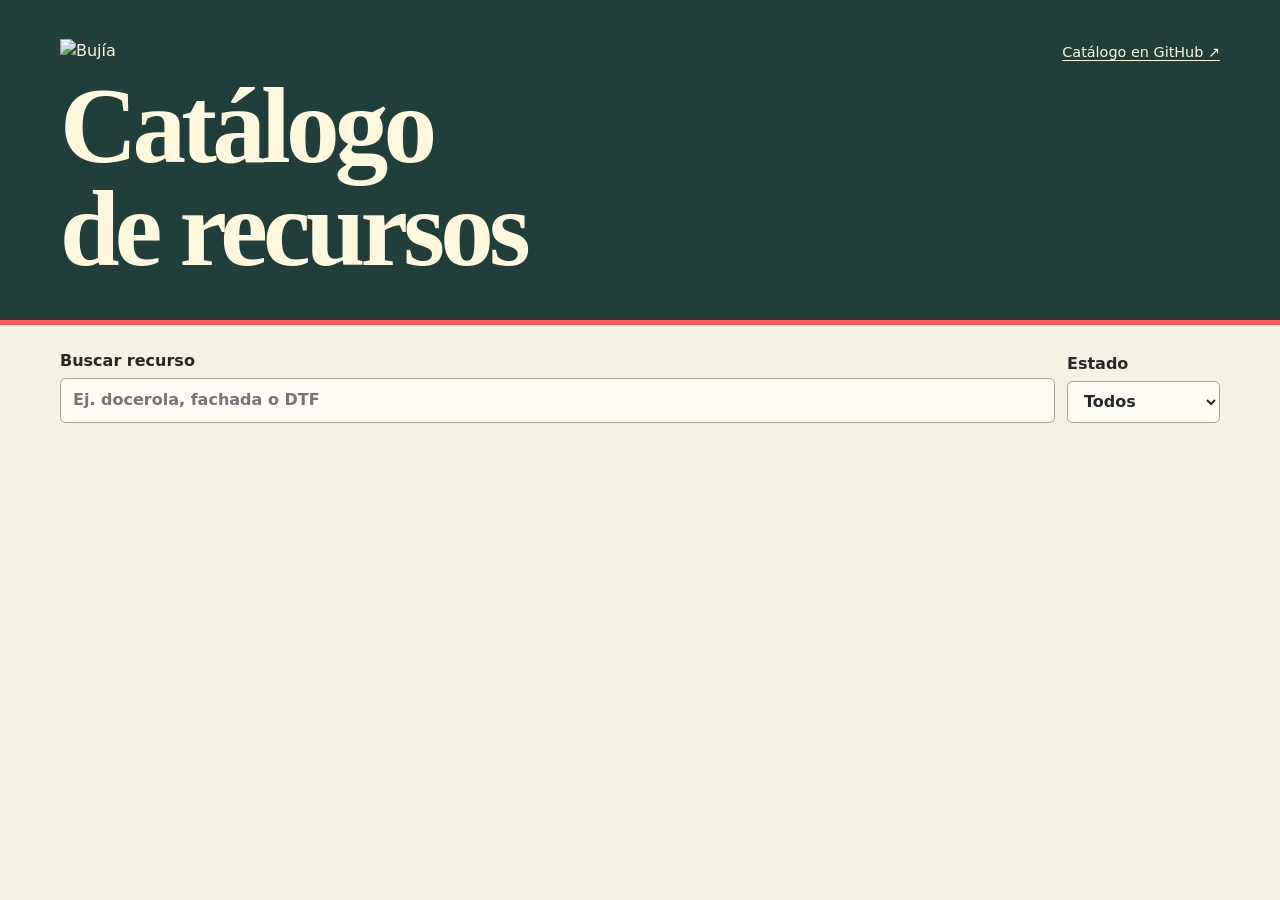
==== site/index.html @ 07f43d36 "Crea catálogo visual para GitHub Pages" ====
<!doctype html>
<html lang="es">
<head>
  <meta charset="utf-8">
  <meta name="viewport" content="width=device-width, initial-scale=1">
  <title>Catálogo · Bujía Project Music</title>
  <link rel="stylesheet" href="catalog.css">
  <script src="catalog-data.js" defer></script>
  <script src="catalog.js" defer></script>
</head>
<body>
  <header class="masthead">
    <div class="wrap hero">
      <img src="logo.png" width="108" height="49" alt="Bujía">
      <h1>Catálogo<br>de recursos</h1>
      <a href="https://github.com/richartl/bujia-branding/blob/main/CATALOG.md">Catálogo en GitHub ↗</a>
    </div>
  </header>
  <main class="wrap">
    <form class="controls" role="search">
      <label>Buscar recurso
        <input type="search" id="search" placeholder="Ej. docerola, fachada o DTF">
      </label>
      <label>Estado
        <select id="status">
          <option value="">Todos</option>
          <option value="approved">Aprobados</option>
          <option value="review">En revisión</option>
          <option value="draft">Borradores</option>
          <option value="archived">Archivados</option>
          <option value="rejected">Rechazados</option>
        </select>
      </label>
    </form>
    <nav id="categories" aria-label="Categorías"></nav>
    <p id="results" role="status" aria-live="polite"></p>
    <div id="catalog"></div>
    <noscript>Activa JavaScript para explorar los recursos del catálogo.</noscript>
  </main>
  <template id="card">
    <article class="card">
      <a class="preview"></a>
      <div class="details">
        <div class="meta"><span class="state"></span><span class="version"></span></div>
        <h3></h3>
        <p></p>
        <div class="links"><a class="file">Abrir archivo ↗</a><a class="record">Ficha ↗</a></div>
      </div>
    </article>
  </template>
</body>
</html>
---- site/catalog.css ----
:root {
  color-scheme: light;
  --ink: #242826;
  --paper: #f6f1e5;
  --cream: #fff8df;
  --red: #ff5757;
  --green: #203f3b;
  --rule: #d7d1c2;
  font: 16px/1.5 system-ui, sans-serif;
  color: var(--ink);
  background: var(--paper);
}
* { box-sizing: border-box; }
body { margin: 0; }
a { color: inherit; text-underline-offset: .2em; }
.wrap { width: min(1160px, calc(100% - 2.5rem)); margin-inline: auto; }
.masthead { background: var(--green); color: var(--cream); border-bottom: 5px solid var(--red); }
.hero { padding: 2.45rem 0 2.2rem; position: relative; }
.hero img { object-fit: contain; }
.hero a { position: absolute; right: 0; top: 2.65rem; font-size: .9rem; }
h1, h2 { font-family: Rockwell, Clarendon, Georgia, serif; letter-spacing: -.045em; line-height: .96; }
h1 { font-size: clamp(3rem, 9vw, 6.7rem); margin: .75rem 0 .25rem; }
h2 { font-size: 2.15rem; margin: 1.7rem 0 .85rem; }
.controls { display: flex; flex-wrap: wrap; align-items: end; gap: .75rem; margin: 1.5rem 0 1.05rem; }
.controls label { display: grid; gap: .3rem; font-weight: 650; }
.controls label:first-child { flex: 1 1 15rem; }
input, select, button { font: inherit; color: inherit; }
input, select { padding: .58rem .75rem; border: 1px solid #a8a296; border-radius: .35rem; background: #fffcf6; min-width: 0; }
nav { display: flex; flex-wrap: wrap; gap: .45rem; }
nav button { background: transparent; border: 1px solid var(--rule); border-radius: 2rem; padding: .32rem .8rem; cursor: pointer; }
nav button[aria-pressed="true"] { color: var(--cream); background: var(--green); border-color: var(--green); }
:focus-visible { outline: 3px solid #ac3b30; outline-offset: 3px; }
#results { color: #575c56; font-size: .9rem; }
#catalog { padding-bottom: 3rem; }
.grid { display: grid; grid-template-columns: repeat(auto-fill, minmax(min(100%, 240px), 1fr)); gap: .85rem; }
.card { border: 1px solid var(--rule); border-radius: .5rem; overflow: hidden; background: #fffbf2; display: flex; flex-direction: column; }
.preview { display: grid; place-items: center; height: 190px; padding: .8rem; background: #282e2c; color: var(--cream); }
.preview img { display: block; width: 100%; height: 100%; max-height: 164px; object-fit: contain; }
.details { display: flex; flex-direction: column; flex: 1; padding: .85rem; }
.meta, .links { display: flex; gap: .6rem; align-items: center; font-size: .82rem; }
.meta { justify-content: space-between; }
.state { background: #eee6d6; border-radius: .2rem; padding: .12rem .44rem; }
.state[data-status="approved"] { background: #dbe9d6; color: #264b35; }
.card h3 { margin: .55rem 0 .25rem; font-size: 1.02rem; line-height: 1.25; }
.card p { margin: 0 0 .7rem; font-size: .9rem; color: #4e514d; }
.links { margin-top: auto; }
@media (max-width: 550px) {
  .hero { padding-top: 1.4rem; padding-bottom: 1.55rem; }
  .hero a { top: 1.65rem; }
}
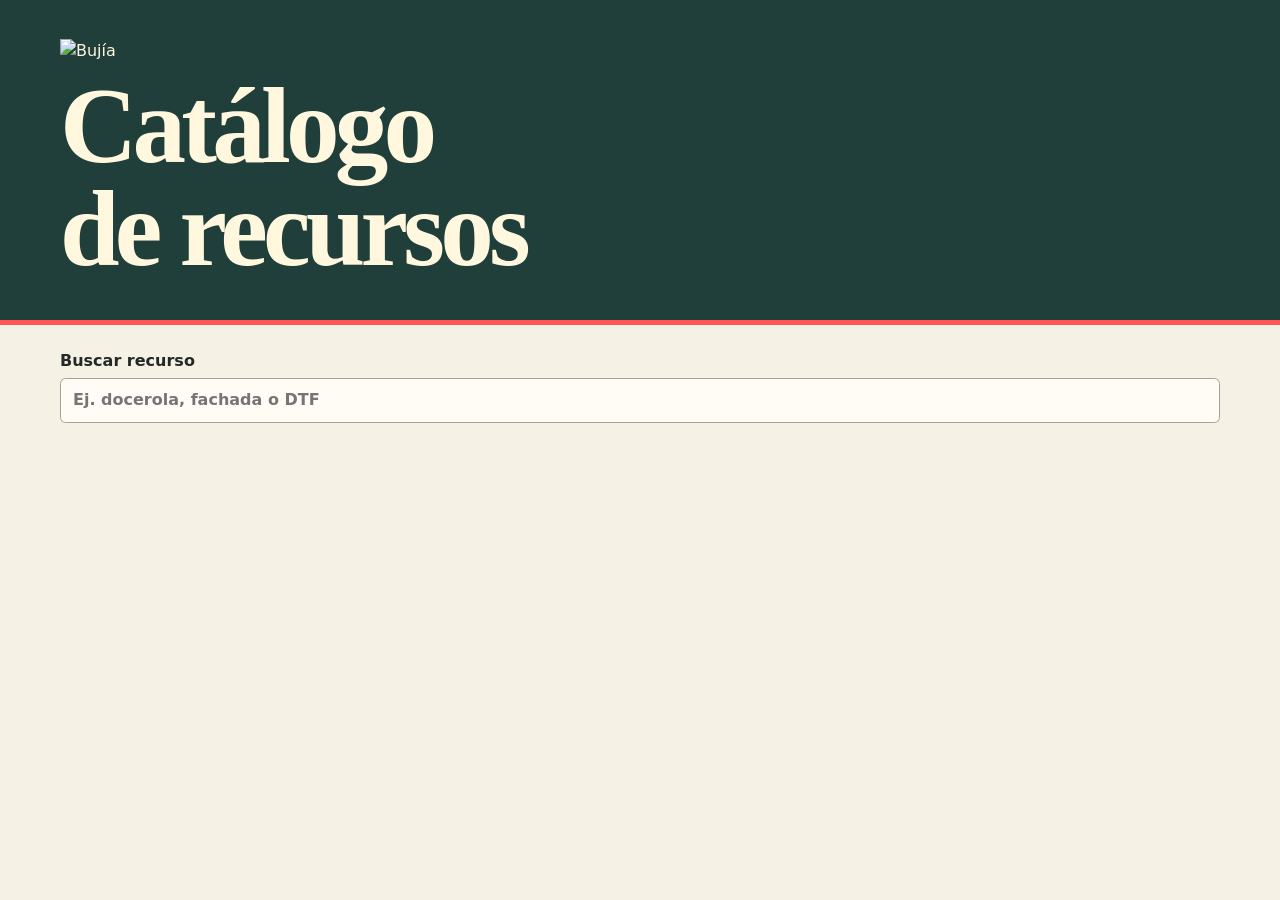
==== commit df417198: "Publica fichas descargables y añade artes DTF en crema" ====
--- a/site/index.html
+++ b/site/index.html
@@ -6,6 +6,7 @@
   <title>Catálogo · Bujía Project Music</title>
   <link rel="stylesheet" href="catalog.css">
   <script src="catalog-data.js" defer></script>
+  <script src="share.js" defer></script>
   <script src="catalog.js" defer></script>
 </head>
 <body>
@@ -13,7 +14,6 @@
     <div class="wrap hero">
       <img src="logo.png" width="108" height="49" alt="Bujía">
       <h1>Catálogo<br>de recursos</h1>
-      <a href="https://github.com/richartl/bujia-branding/blob/main/CATALOG.md">Catálogo en GitHub ↗</a>
     </div>
   </header>
   <main class="wrap">
@@ -21,19 +21,10 @@
       <label>Buscar recurso
         <input type="search" id="search" placeholder="Ej. docerola, fachada o DTF">
       </label>
-      <label>Estado
-        <select id="status">
-          <option value="">Todos</option>
-          <option value="approved">Aprobados</option>
-          <option value="review">En revisión</option>
-          <option value="draft">Borradores</option>
-          <option value="archived">Archivados</option>
-          <option value="rejected">Rechazados</option>
-        </select>
-      </label>
     </form>
     <nav id="categories" aria-label="Categorías"></nav>
-    <p id="results" role="status" aria-live="polite"></p>
+    <p id="results" role="status"></p>
+    <p id="share-status" class="notice" role="status" hidden></p>
     <div id="catalog"></div>
     <noscript>Activa JavaScript para explorar los recursos del catálogo.</noscript>
   </main>
@@ -42,9 +33,9 @@
       <a class="preview"></a>
       <div class="details">
         <div class="meta"><span class="state"></span><span class="version"></span></div>
-        <h3></h3>
+        <h3><a class="record"></a></h3>
         <p></p>
-        <div class="links"><a class="file">Abrir archivo ↗</a><a class="record">Ficha ↗</a></div>
+        <div class="links"><a class="file action" download>Descargar</a><button class="action" type="button" data-share>Compartir</button></div>
       </div>
     </article>
   </template>
--- a/site/catalog.css
+++ b/site/catalog.css
@@ -48,3 +48,28 @@
   .hero { padding-top: 1.4rem; padding-bottom: 1.55rem; }
   .hero a { top: 1.65rem; }
 }
+.action {
+  display: inline-block;
+  border: 1px solid var(--green);
+  border-radius: .28rem;
+  padding: .42rem .68rem;
+  background: transparent;
+  color: var(--green);
+  text-decoration: none;
+  cursor: pointer;
+}
+a.action { background: var(--green); color: var(--cream); }
+.notice { color: var(--green); font-weight: 650; }
+.resource-header { display: flex; align-items: center; justify-content: space-between; padding-block: .75rem; }
+.resource-header img { object-fit: contain; }
+.resource { display: grid; grid-template-columns: minmax(0, 3fr) minmax(0, 2fr); gap: 2rem; margin-block: 2rem 3rem; align-items: start; }
+.resource-image { background: #282e2c; color: var(--cream); min-height: 12rem; border-radius: .5rem; padding: 1rem; display: grid; place-items: center; }
+.resource-image img { display: block; width: 100%; max-height: 72vh; object-fit: contain; }
+.resource-details h1 { font-size: clamp(2rem, 4vw, 4.25rem); overflow-wrap: anywhere; margin-bottom: .7rem; }
+.resource-details dl { display: grid; grid-template-columns: auto 1fr; gap: .4rem 1rem; margin-block: 1.2rem; }
+.resource-details dt { font-weight: 650; }
+.resource-details dd { margin: 0; }
+.resource-details .links { font-size: .95rem; }
+@media (max-width: 680px) {
+  .resource { grid-template-columns: 1fr; gap: 1.15rem; }
+}
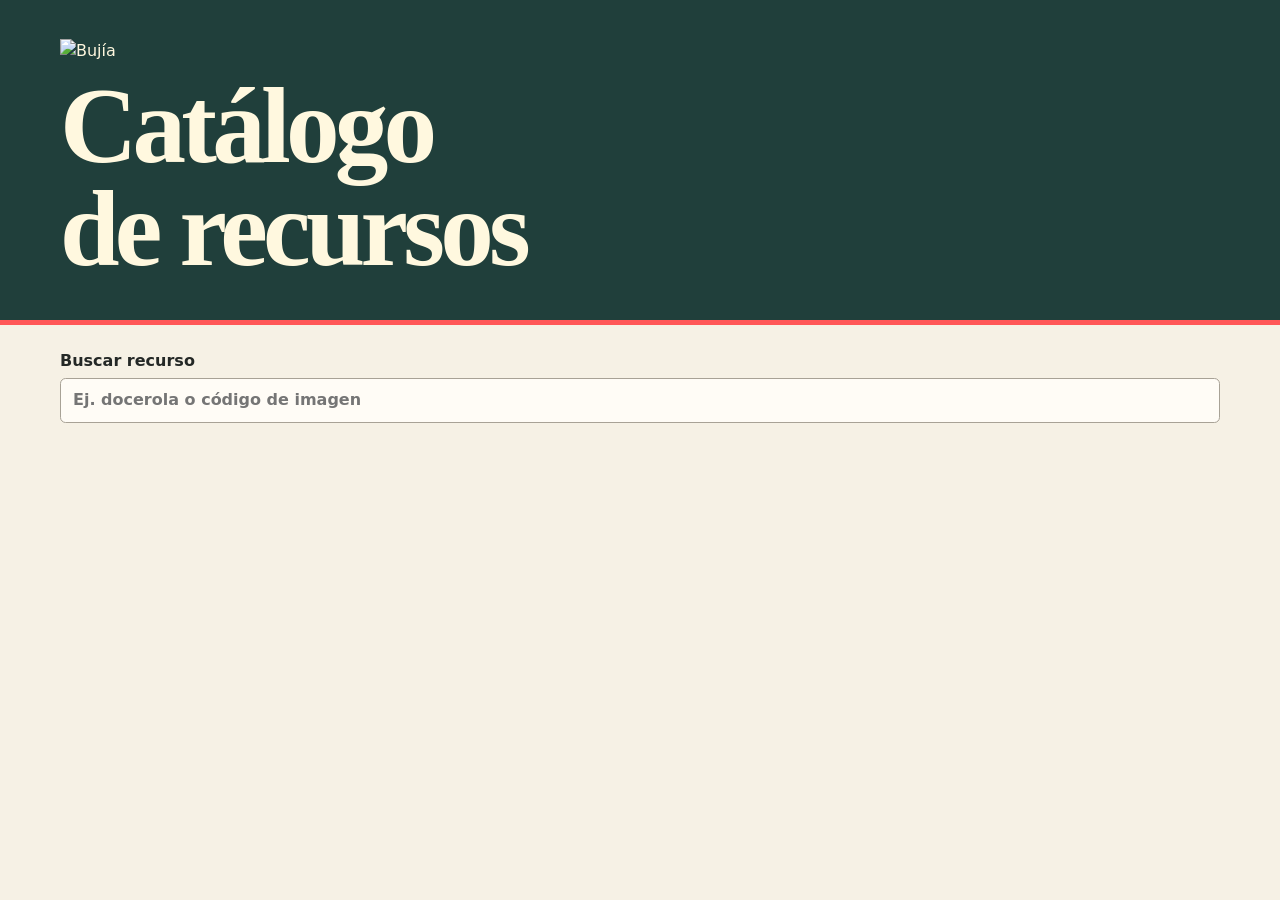
==== commit e61b84f4: "Añade códigos copiables a cada versión del catálogo" ====
--- a/site/index.html
+++ b/site/index.html
@@ -19,12 +19,12 @@
   <main class="wrap">
     <form class="controls" role="search">
       <label>Buscar recurso
-        <input type="search" id="search" placeholder="Ej. docerola, fachada o DTF">
+        <input type="search" id="search" placeholder="Ej. docerola o código de imagen">
       </label>
     </form>
     <nav id="categories" aria-label="Categorías"></nav>
     <p id="results" role="status"></p>
-    <p id="share-status" class="notice" role="status" hidden></p>
+    <p id="action-status" class="notice" role="status" hidden></p>
     <div id="catalog"></div>
     <noscript>Activa JavaScript para explorar los recursos del catálogo.</noscript>
   </main>
@@ -35,6 +35,7 @@
         <div class="meta"><span class="state"></span><span class="version"></span></div>
         <h3><a class="record"></a></h3>
         <p></p>
+        <div class="reference-code"><code></code><button class="action" type="button" data-copy-code>Copiar código</button></div>
         <div class="links"><a class="file action" download>Descargar</a><button class="action" type="button" data-share>Compartir</button></div>
       </div>
     </article>
--- a/site/catalog.css
+++ b/site/catalog.css
@@ -73,3 +73,25 @@
 @media (max-width: 680px) {
   .resource { grid-template-columns: 1fr; gap: 1.15rem; }
 }
+.resource-versions { grid-column: 1 / -1; }
+.resource-versions [aria-current="page"] { text-decoration-thickness: 2px; }
+.reference-code {
+  display: flex;
+  flex-wrap: wrap;
+  align-items: center;
+  gap: .35rem .55rem;
+  margin-block: .4rem .75rem;
+  font-size: .79rem;
+}
+.reference-code code { overflow-wrap: anywhere; color: var(--green); }
+.reference-code .action { padding: .2rem .45rem; }
+#action-status:not([hidden]) {
+  position: fixed;
+  z-index: 2;
+  bottom: .75rem;
+  right: .75rem;
+  padding: .55rem .8rem;
+  border: 1px solid var(--rule);
+  border-radius: .35rem;
+  background: var(--cream);
+}
